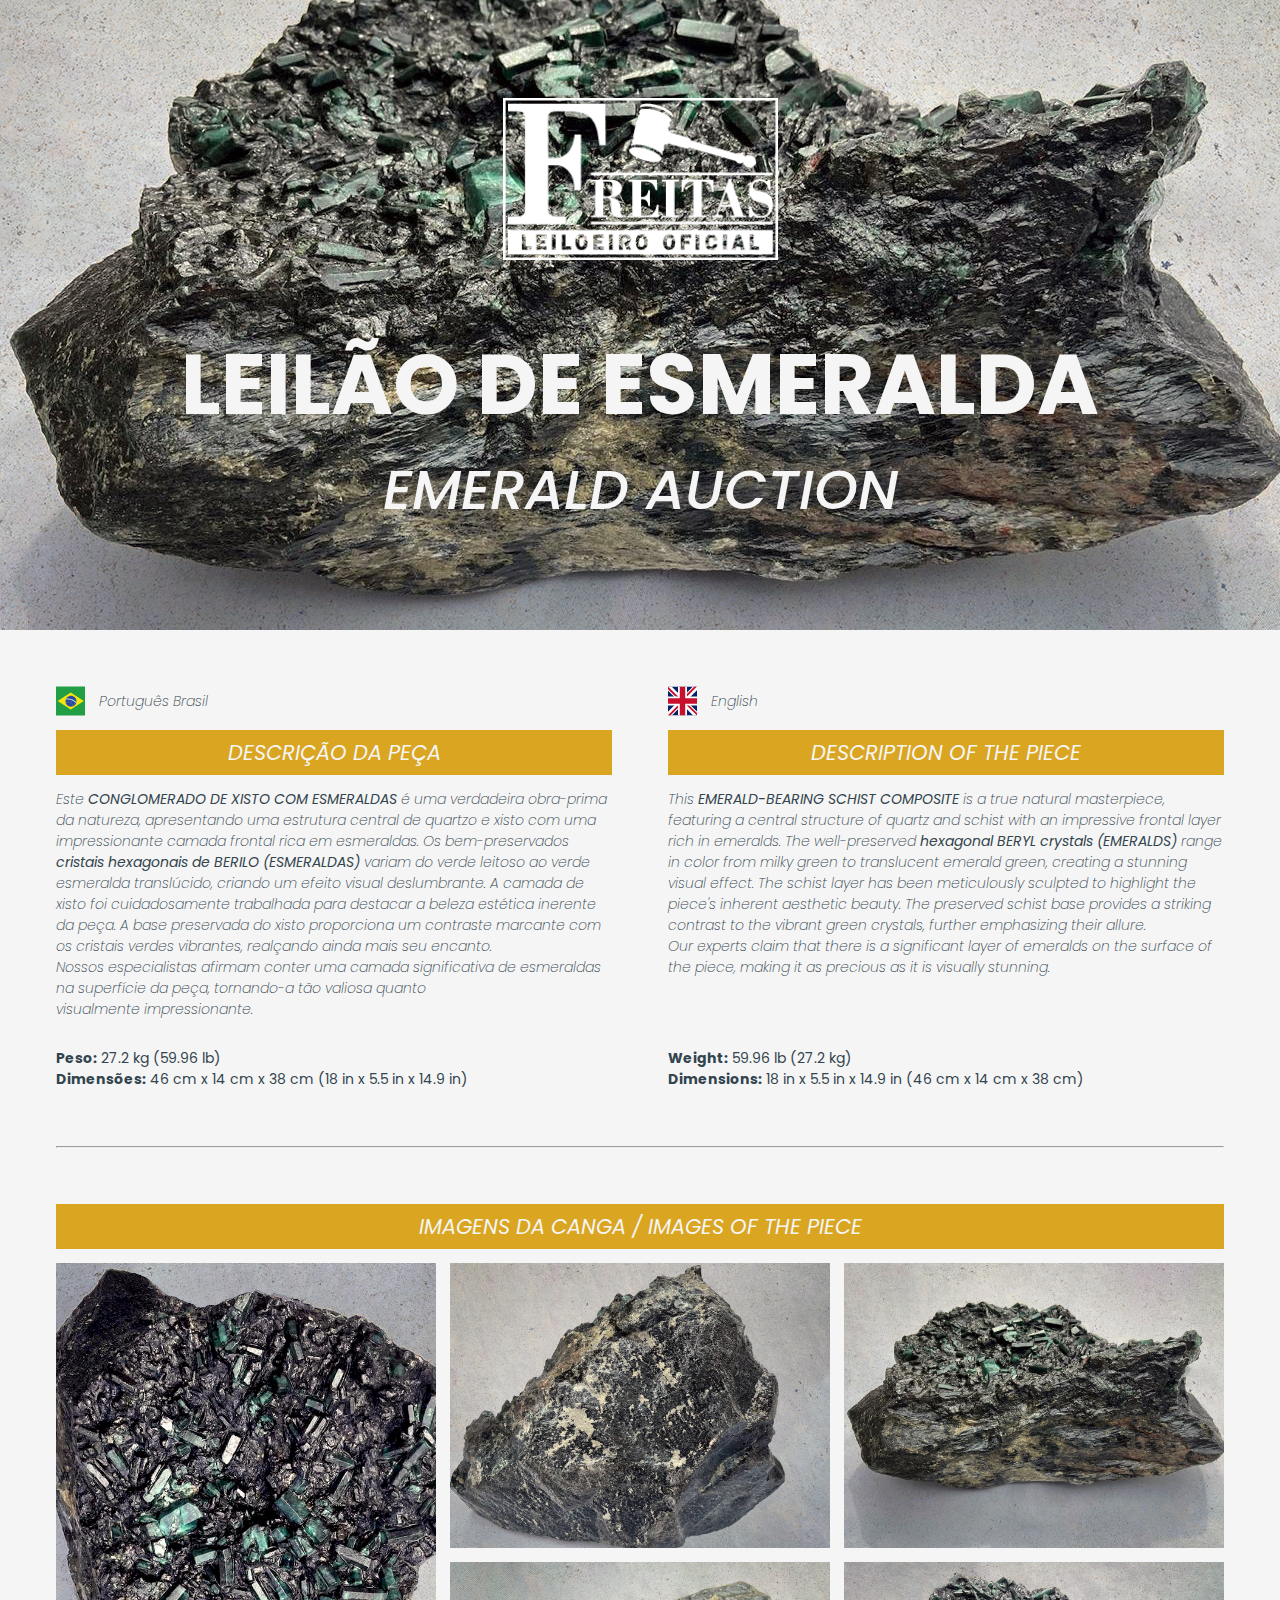
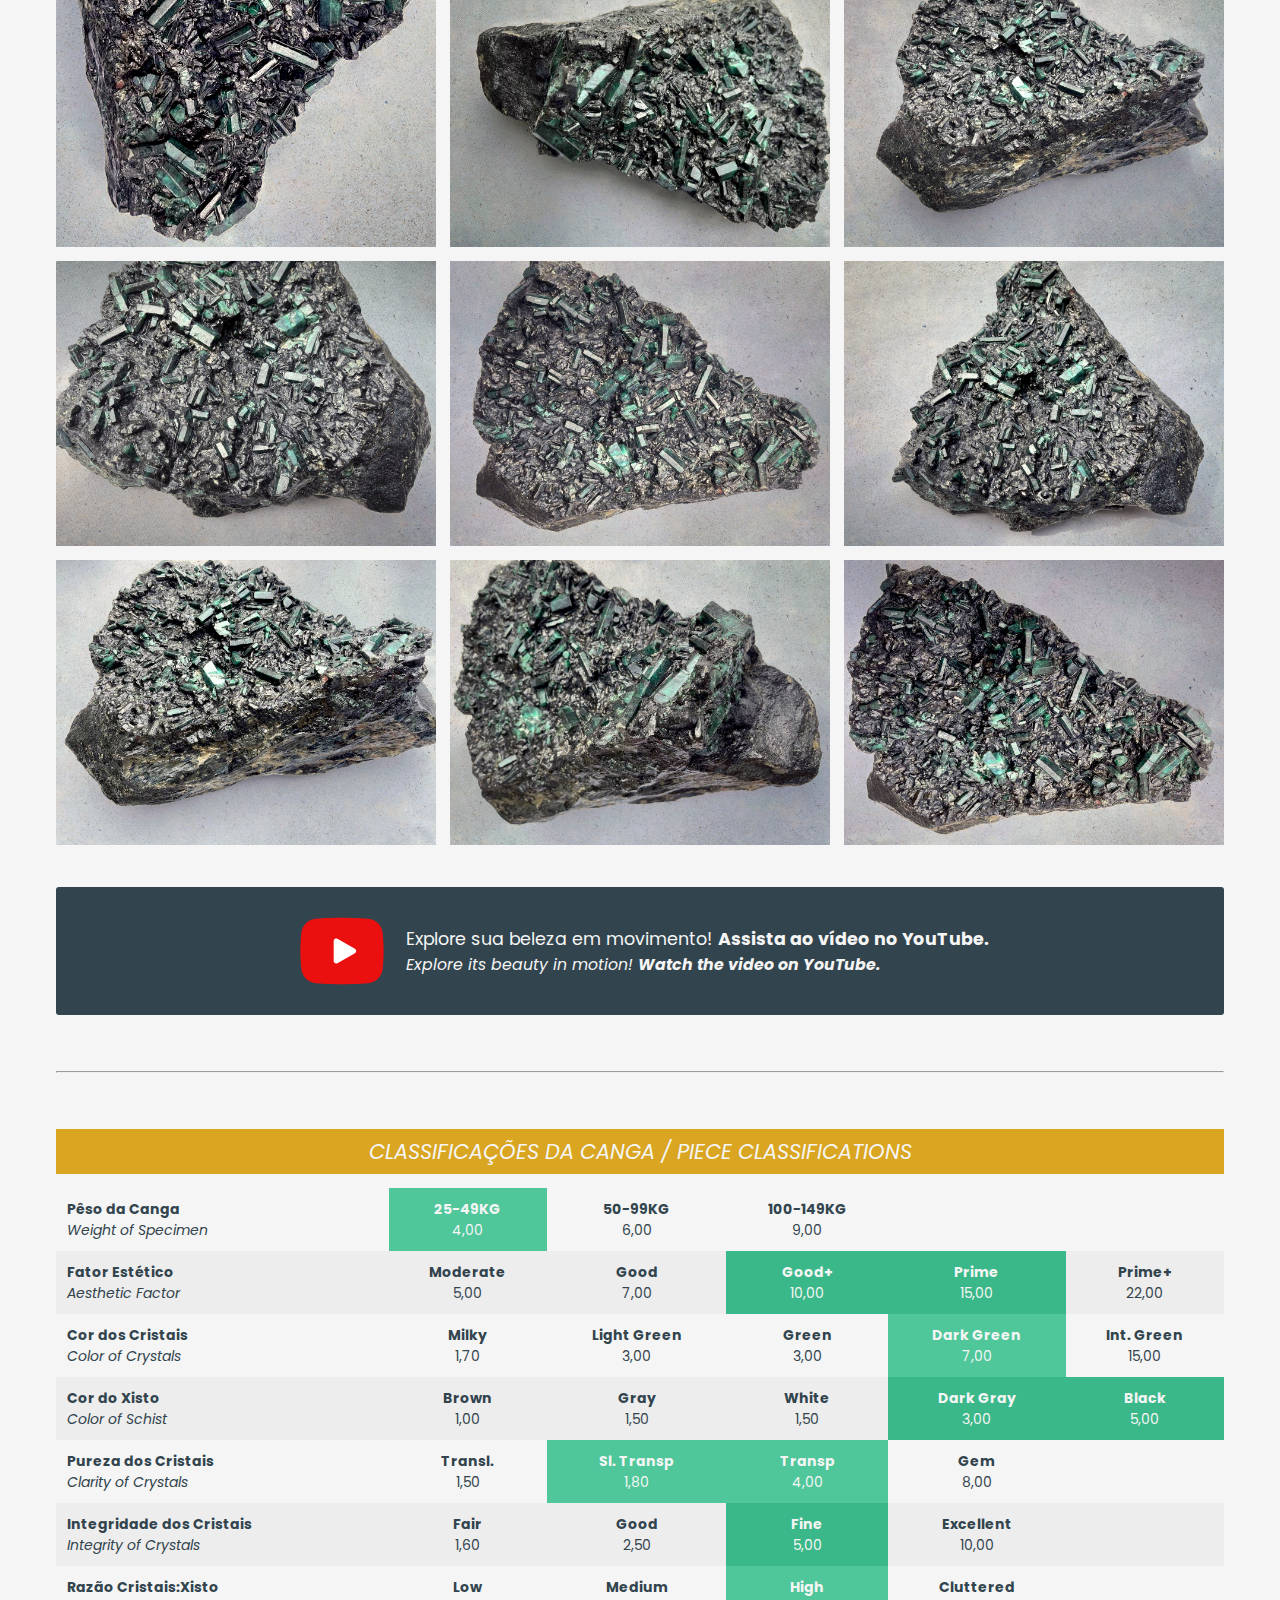
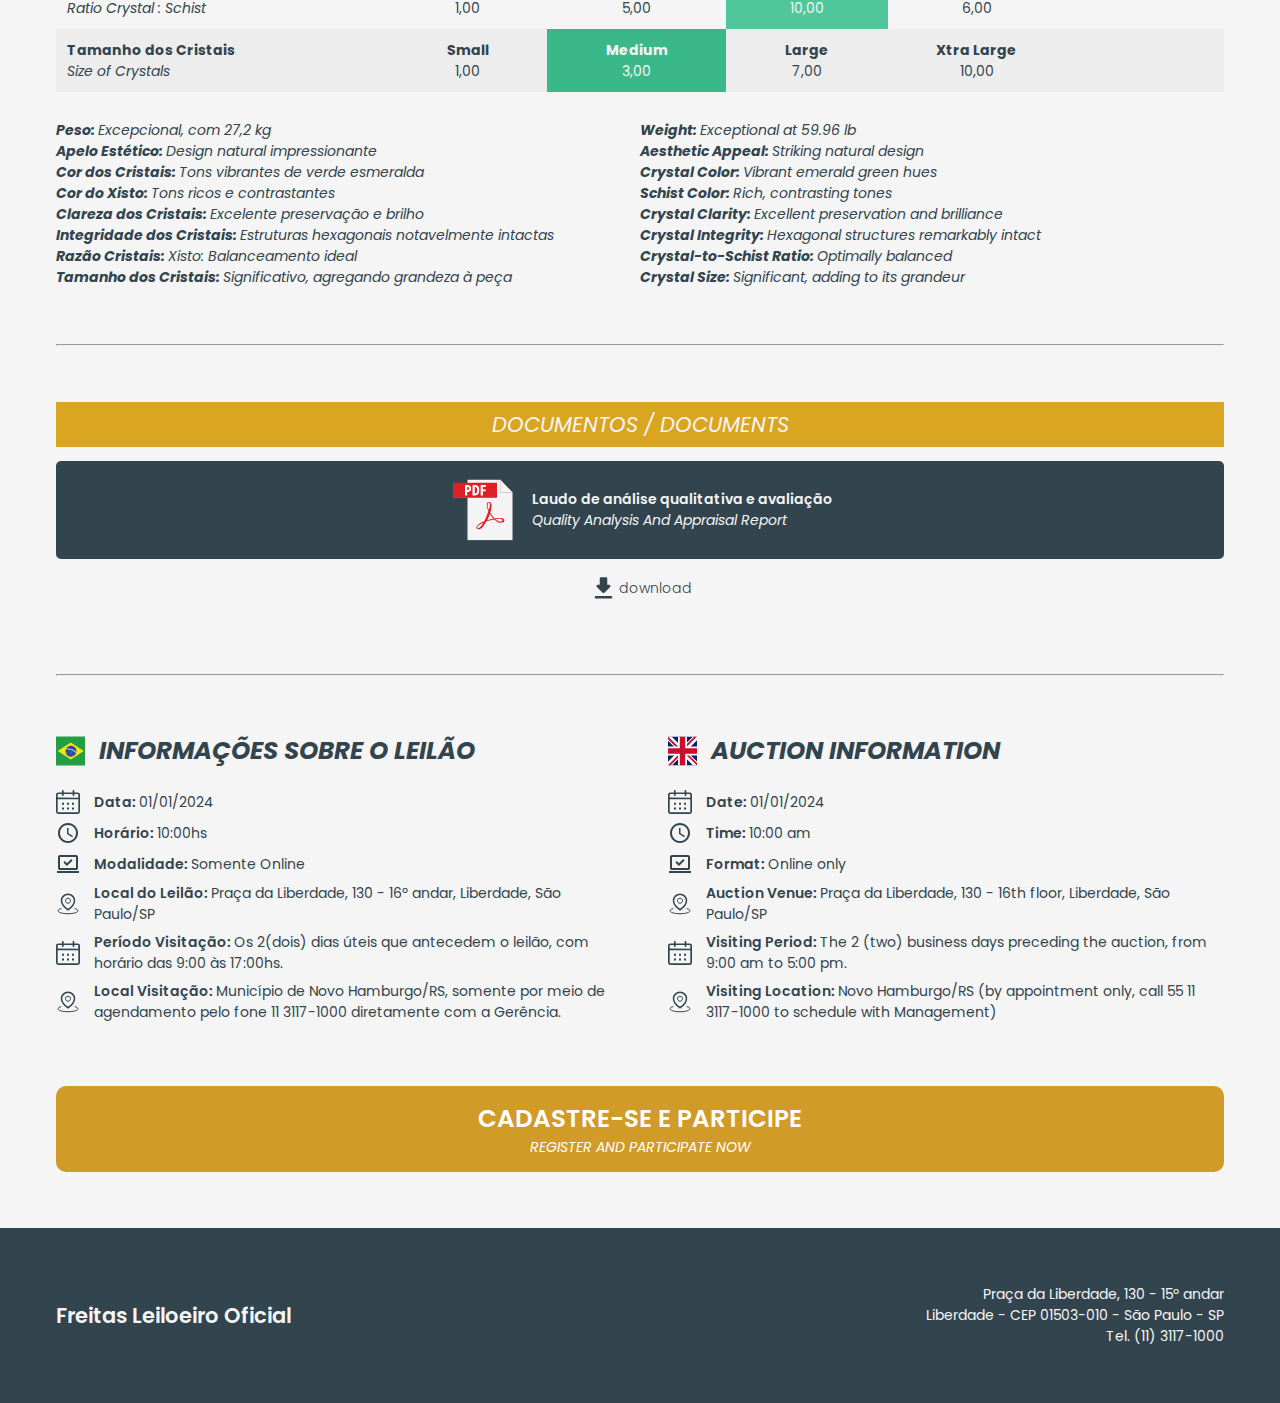
==== ligth responsive/index.html @ 179a4536 "responsive" ====
<!DOCTYPE html>
<html lang="pt-BR">
  <head>
    <meta charset="UTF-8" />
    <meta name="viewport" content="width=device-width, initial-scale=1.0" />
    <title>Document</title>
    <link rel="stylesheet" href="./style.css" />
  </head>
  <body>
    <header>
      <div>
        <img src="./images/logo.png" alt="Freitas leiloeiro oficial" />
      </div>
      <div class="title">
        <h1>Leilão de Esmeralda</h1>
        <h2>Emerald Auction</h2>
      </div>
    </header>
    <main>
      <section class="description">
        <div class="descriptionText">
          <div>
            <div class="imgLanguage">
              <img src="./icons/Brasil.svg" alt="Bandeira do Brasil" />
              Português Brasil
            </div>
            <div>
              <h3 class="subtitulo">DESCRIÇÃO DA PEÇA</h3>
              <p>
                Este <strong>CONGLOMERADO DE XISTO COM ESMERALDAS</strong> é uma
                verdadeira obra-prima da natureza, apresentando uma estrutura
                central de quartzo e xisto com uma impressionante camada frontal
                rica em esmeraldas. Os bem-preservados
                <strong>cristais hexagonais de BERILO (ESMERALDAS)</strong>
                variam do verde leitoso ao verde esmeralda translúcido, criando
                um efeito visual deslumbrante. A camada de xisto foi
                cuidadosamente trabalhada para destacar a beleza estética
                inerente da peça. A base preservada do xisto proporciona um
                contraste marcante com os cristais verdes vibrantes, realçando
                ainda mais seu encanto.
              </p>
              <p>
                Nossos especialistas afirmam conter uma camada significativa de
                esmeraldas na superfície da peça, tornando-a tão valiosa quanto
                visualmente impressionante.
              </p>
            </div>
          </div>
          <div>
            <div class="imgLanguage">
              <img src="./icons/ReinoUnido.svg" alt="Bandeira do Reino Unido" />
              English
            </div>
            <div>
              <h3 class="subtitulo">DESCRIPTION OF THE PIECE</h3>
              <p>
                This <strong>EMERALD-BEARING SCHIST COMPOSITE</strong> is a true
                natural masterpiece, featuring a central structure of quartz and
                schist with an impressive frontal layer rich in emeralds. The
                well-preserved
                <strong>hexagonal BERYL crystals (EMERALDS)</strong> range in
                color from milky green to translucent emerald green, creating a
                stunning visual effect. The schist layer has been meticulously
                sculpted to highlight the piece's inherent aesthetic beauty. The
                preserved schist base provides a striking contrast to the
                vibrant green crystals, further emphasizing their allure.
              </p>
              <p>
                Our experts claim that there is a significant layer of emeralds
                on the surface of the piece, making it as precious as it is
                visually stunning.
              </p>
            </div>
          </div>
        </div>
        <div class="weightDimension">
          <div>
            <p><strong>Peso:</strong> 27.2 kg (59.96 lb)</p>
            <p>
              <strong>Dimensões:</strong> 46 cm x 14 cm x 38 cm (18 in x 5.5 in
              x 14.9 in)
            </p>
          </div>
          <div>
            <p><strong>Weight:</strong> 59.96 lb (27.2 kg)</p>
            <p>
              <strong>Dimensions:</strong> 18 in x 5.5 in x 14.9 in (46 cm x 14
              cm x 38 cm)
            </p>
          </div>
        </div>
      </section>
      <hr />
      <section class="images">
        <h3 class="subtitulo">Imagens da Canga / Images of the Piece</h3>
        <div class="imagesPictures">
            <img src="./images/1.jpg" alt="Imagem da canga" class="primeiraImg" />
            <img src="./images/2.jpg" alt="Imagem da canga" />
            <img src="./images/3.jpg" alt="Imagem da canga" />
            <img src="./images/4.jpg" alt="Imagem da canga" />
            <img src="./images/5.jpg" alt="Imagem da canga" />
            <img src="./images/6.jpg" alt="Imagem da canga" />
            <img src="./images/7.jpg" alt="Imagem da canga" />
            <img src="./images/8.jpg" alt="Imagem da canga" />
            <img src="./images/9.jpg" alt="Imagem da canga" />
            <img src="./images/10.jpg" alt="Imagem da canga" />
            <img src="./images/11.jpg" alt="Imagem da canga" />
            
          </div>
        </div>

        <div class="linkYoutube">
            <img src="./icons/youtube.svg" alt="youtube" class="logo">
            <div>
                <div>
                    Explore sua beleza em movimento! 
                    <strong>
                        Assista ao vídeo no YouTube.
                    </strong>
                </div>
                <div>
                    Explore its beauty in motion! 
                    <strong>
                        Watch the video on YouTube.
                    </strong>
                </div>
            </div>
        </div>
      </section>
      <hr />
      <section class="classification">
        <h3 class="subtitulo">Classificações da Canga / Piece Classifications</h3>
        <table>
          <tr>
            <td>
              <div>Pêso da Canga</div>
              <div>Weight of Specimen</div>
            </td>
            <td class="prominence">
              <div>25-49KG</div>
              <div>4,00</div>
            </td>
            <td>
              <div>50-99KG</div>
              <div>6,00</div>
            </td>
            <td>
              <div>100-149KG</div>
              <div>9,00</div>
            </td>
            <td>
              <div></div>
              <div></div>
            </td>
            <td>
              <div></div>
              <div></div>
            </td>
          </tr>
          <tr>
            <td>
              <div>Fator Estético</div>
              <div>Aesthetic Factor</div>
            </td>
            <td>
              <div>Moderate</div>
              <div>5,00</div>
            </td>
            <td>
              <div>Good</div>
              <div>7,00</div>
            </td>
            <td class="prominence">
              <div>Good+</div>
              <div>10,00</div>
            </td>
            <td class="prominence">
              <div>Prime</div>
              <div>15,00</div>
            </td>
            <td>
              <div>Prime+</div>
              <div>22,00</div>
            </td>
          </tr>
          <tr>
            <td>
              <div>Cor dos Cristais</div>
              <div>Color of Crystals</div>
            </td>
            <td>
              <div>Milky</div>
              <div>1,70</div>
            </td>
            <td>
              <div>Light Green</div>
              <div>3,00</div>
            </td>
            <td>
              <div>Green</div>
              <div>3,00</div>
            </td>
            <td class="prominence">
              <div>Dark Green</div>
              <div>7,00</div>
            </td>
            <td>
              <div>Int. Green</div>
              <div>15,00</div>
            </td>
          </tr>
          <tr>
            <td>
              <div>Cor do Xisto</div>
              <div>Color of Schist</div>
            </td>
            <td>
              <div>Brown</div>
              <div>1,00</div>
            </td>
            <td>
              <div>Gray</div>
              <div>1,50</div>
            </td>
            <td>
              <div>White</div>
              <div>1,50</div>
            </td>
            <td class="prominence">
              <div>Dark Gray</div>
              <div>3,00</div>
            </td>
            <td class="prominence">
              <div>Black</div>
              <div>5,00</div>
            </td>
          </tr>
          <tr>
            <td>
              <div>Pureza dos Cristais</div>
              <div>Clarity of Crystals</div>
            </td>
            <td>
              <div>Transl.</div>
              <div>1,50</div>
            </td>
            <td class="prominence">
              <div>Sl. Transp</div>
              <div>1,80</div>
            </td>
            <td class="prominence">
              <div>Transp</div>
              <div>4,00</div>
            </td>
            <td>
              <div>Gem</div>
              <div>8,00</div>
            </td>
            <td>
              <div></div>
              <div></div>
            </td>
          </tr>
          <tr>
            <td>
              <div>Integridade dos Cristais</div>
              <div>Integrity of Crystals</div>
            </td>
            <td>
              <div>Fair</div>
              <div>1,60</div>
            </td>
            <td>
              <div>Good</div>
              <div>2,50</div>
            </td>
            <td class="prominence">
              <div>Fine</div>
              <div>5,00</div>
            </td>
            <td>
              <div>Excellent</div>
              <div>10,00</div>
            </td>
            <td>
              <div></div>
              <div></div>
            </td>
          </tr>
          <tr>
            <td>
              <div>Razão Cristais:Xisto</div>
              <div>Ratio Crystal : Schist</div>
            </td>
            <td>
              <div>Low</div>
              <div>1,00</div>
            </td>
            <td>
              <div>Medium</div>
              <div>5,00</div>
            </td>
            <td class="prominence">
              <div>High</div>
              <div>10,00</div>
            </td>
            <td>
              <div>Cluttered</div>
              <div>6,00</div>
            </td>
            <td>
              <div></div>
              <div></div>
            </td>
          </tr>
          <tr>
            <td>
              <div>Tamanho dos Cristais</div>
              <div>Size of Crystals</div>
            </td>
            <td>
              <div>Small</div>
              <div>1,00</div>
            </td>
            <td class="prominence">
              <div>Medium</div>
              <div>3,00</div>
            </td>
            <td>
              <div>Large</div>
              <div>7,00</div>
            </td>
            <td>
              <div>Xtra Large</div>
              <div>10,00</div>
            </td>
            <td>
              <div></div>
              <div></div>
            </td>
          </tr>
        </table>

        <div class="especification">
            <div>
                <div>
                    <strong>
                        Peso: 
                    </strong>
                    Excepcional, com 27,2 kg
                </div>
                <div>
                    <strong>
                        Apelo Estético: 
                    </strong>
                    Design natural impressionante
                </div>
                <div>
                    <strong>
                        Cor dos Cristais: 
                    </strong>
                    Tons vibrantes de verde esmeralda
                </div>
                <div>
                    <strong>
                        Cor do Xisto: 
                    </strong>
                    Tons ricos e contrastantes
                </div>
                <div>
                    <strong>
                        Clareza dos Cristais: 
                    </strong>
                    Excelente preservação e brilho
                </div>
                <div>
                    <strong>
                        Integridade dos Cristais: 
                    </strong>
                    Estruturas hexagonais notavelmente intactas
                </div>
                <div>
                    <strong>
                        Razão Cristais: 
                    </strong>
                    Xisto: Balanceamento ideal
                </div>
                <div>
                    <strong>
                        Tamanho dos Cristais: 
                    </strong>
                    Significativo, agregando grandeza à peça
                </div>
            </div>
            <div>
                <div>
                    <strong>
                        Weight:
                    </strong> Exceptional at 59.96 lb
                </div>
                <div>
                    <strong>
                        Aesthetic Appeal:
                    </strong> Striking natural design
                </div>
                <div>
                    <strong>
                        Crystal Color:
                    </strong> Vibrant emerald green hues
                </div>
                <div>
                    <strong>
                        Schist Color:
                    </strong> Rich, contrasting tones
                </div>
                <div>
                    <strong>
                        Crystal Clarity:
                    </strong> Excellent preservation and brilliance
                </div>
                <div>
                    <strong>
                        Crystal Integrity:
                    </strong> Hexagonal structures remarkably intact
                </div>
                <div>
                    <strong>
                        Crystal-to-Schist Ratio:
                    </strong> Optimally balanced
                </div>
                <div>
                    <strong>
                        Crystal Size:
                    </strong> Significant, adding to its grandeur
                </div>
            </div>
        </div>
      </section>
      <hr>

      <section class="documents">
        <h3 class="subtitulo">Documentos / Documents</h3>
        <div class="documentsContainer">
          <a href="https://cdn3.freitasleiloeiro.com.br/leiloes/6835/condicao/condicao_6835.pdf">
            <img src="./icons/pdf.svg" alt="Arquivo pdf" class="logo" />
            <div>
              <div>Laudo de análise qualitativa e avaliação</div>
              <div>Quality Analysis And Appraisal Report</div>
            </div>
          </a>
        </div>
        <div class="documentsDownload">
          <a href="./condicao_6835.pdf" download>
            <img src="./icons/download.svg" alt="download" />
            <div>download</div>
          </a>
        </div>
      </section>
      <hr />
      <section class="auction">
        <div>
          <div class="auctionTitle">
            <img src="./icons/Brasil.svg" alt="" />
            <div><strong>Informações sobre o Leilão</strong></div>
          </div>
          <div class="auctionInfo">
            <img
              src="./icons/calendario.svg"
              alt=""
              style="width: 24px; height: 24px"
            />
            <div>
              <span> Data: </span>
              01/01/2024
            </div>
          </div>
          <div class="auctionInfo">
            <img
              src="./icons/relogio.svg"
              alt=""
              style="width: 24px; height: 24px"
            />
            <div>
              <span> Horário: </span>
              10:00hs
            </div>
          </div>
          <div class="auctionInfo">
            <img
              src="./icons/computador.svg"
              alt=""
              style="width: 24px; height: 24px"
            />
            <div>
              <span> Modalidade: </span>
              Somente Online
            </div>
          </div>
          <div class="auctionInfo">
            <img
              src="./icons/local.svg"
              alt=""
              style="width: 24px; height: 30px"
            />
            <div>
              <span> Local do Leilão: </span>
              Praça da Liberdade, 130 - 16º andar, Liberdade, São Paulo/SP
            </div>
          </div>
          <div class="auctionInfo">
            <img
              src="./icons/calendario.svg"
              alt=""
              style="width: 24px; height: 24px"
            />
            <div>
              <span> Período Visitação: </span>
              Os 2(dois) dias úteis que antecedem o leilão, com horário das 9:00
              às 17:00hs.
            </div>
          </div>
          <div class="auctionInfo">
            <img
              src="./icons/local.svg"
              alt=""
              style="width: 24px; height: 30px"
            />
            <div>
              <span> Local Visitação: </span>
              Município de Novo Hamburgo/RS, somente por meio de agendamento
              pelo fone 11 3117-1000 diretamente com a Gerência.
            </div>
          </div>
        </div>
        <div>
          <div class="auctionTitle">
            <img src="./icons/ReinoUnido.svg" alt="" />
            <div><strong>AUCTION INFORMATION</strong></div>
          </div>
          <div class="auctionInfo">
            <img
              src="./icons/calendario.svg"
              alt=""
              style="width: 24px; height: 24px"
            />
            <div>
              <span> Date: </span>
              01/01/2024
            </div>
          </div>
          <div class="auctionInfo">
            <img
              src="./icons/relogio.svg"
              alt=""
              style="width: 24px; height: 24px"
            />
            <div>
              <span> Time: </span>
              10:00 am
            </div>
          </div>
          <div class="auctionInfo">
            <img
              src="./icons/computador.svg"
              alt=""
              style="width: 24px; height: 24px"
            />
            <div>
              <span> Format: </span>
              Online only
            </div>
          </div>
          <div class="auctionInfo">
            <img
              src="./icons/local.svg"
              alt=""
              style="width: 24px; height: 30px"
            />
            <div>
              <span> Auction Venue: </span>
              Praça da Liberdade, 130 - 16th floor, Liberdade, São Paulo/SP
            </div>
          </div>
          <div class="auctionInfo">
            <img
              src="./icons/calendario.svg"
              alt=""
              style="width: 24px; height: 24px"
            />
            <div>
              <span> Visiting Period: </span>
              The 2 (two) business days preceding the auction, from 9:00 am to
              5:00 pm.
            </div>
          </div>
          <div class="auctionInfo">
            <img
              src="./icons/local.svg"
              alt=""
              style="width: 24px; height: 30px"
            />
            <div>
              <span> Visiting Location: </span>
              Novo Hamburgo/RS (by appointment only, call 55 11 3117-1000 to schedule with Management)
            </div>
          </div>
        </div>
      </section>
      <section class="cadastre">
        <a href="https://www.freitasleiloeiro.com.br/Clientes/Cadastro">
          <div>CADASTRE-SE E PARTICIPE</div>
          <div>REGISTER AND PARTICIPATE NOW</div>
        </a>
      </section>
    </main>

    <footer>
      <div class="Freitas">Freitas Leiloeiro Oficial</div>
      <div>
        <div>Praça da Liberdade, 130 - 15º andar</div>
        <div>Liberdade - CEP 01503-010 - São Paulo - SP</div>
        <div>Tel. (11) 3117-1000</div>
      </div>
    </footer>
  </body>
</html>
---- ligth responsive/style.css ----
@import url('https://fonts.googleapis.com/css2?family=Poppins:ital,wght@0,100;0,200;0,300;0,400;0,500;0,600;0,700;0,800;0,900;1,100;1,200;1,300;1,400;1,500;1,600;1,700;1,800;1,900&display=swap');

:root {
    --principal: #F5F5F5;
    --secundaria: #32444D;
    --terciaria: #DAA520;
}

* {
    margin: 0;
    padding: 0;
    box-sizing: border-box;
    font-family: "Poppins", serif;
}

body {
    max-width: 100vw;
    background-color: var(--principal);
    color: var(--secundaria);
    -webkit-font-smoothing: antialiased;
    -moz-osx-font-smoothing: grayscale;
}

body, input, textarea, button {
    font: 400 1rem Roboto, sans-serif;
}

header, .imagesCentered{
    display: -webkit-flex;
    display: -moz-flex;
    display: -ms-flexbox;
    display: flex;
}

.descriptionText, .weightDimension, .imagesContainer, .imagesPictures {
    display: -webkit-grid;
    display: -moz-grid;
    display: -ms-grid; /* Para compatibilidade em IE */
    display: grid;
}


h1, h2, h3, h4, h5, h6, p {
    margin: 0;
    padding: 0;
}


/*-------------------*/

header {
    width: 100%;
    min-height: 525px;
    height: 70vh;
    background-image: url(./images/bg-banner.jpg);
    background-repeat: no-repeat;
    background-size: cover;
    background-position: center;
    display: flex;
    -webkit-flex-direction: column;
    flex-direction: column;
    -webkit-justify-content: center;
    justify-content: center;
    -webkit-align-items: center;
    align-items: center;
}

header img {
    margin-bottom: 4rem;
}

header .title {
    display: -webkit-flex;
    display: flex;
    -webkit-flex-direction: column;
    flex-direction: column;
    -webkit-justify-content: center;
    justify-content: center;
    -webkit-align-items: center;
    align-items: center;
    text-transform: uppercase;
    color: var(--principal);
}

header .title h1 {
    font-weight: 700;
    font-size: 6rem;
    text-align: center;
}

header .title h2 {
    font-weight: 500;
    font-size: 4rem;
    font-style: italic;
}

main {
    max-width: 100vw;
    margin: 4rem;
}

section {
    max-width: 100vw;
    margin: 4rem 0;
}

section h3 {
    font-weight: 400;
    font-style: italic;
    text-transform: uppercase;
    margin-bottom: 1rem;
    font-size: 1.5rem;
}

.descriptionText {
    max-width: 100vw;
    display: -webkit-grid;
    display: grid;
    -webkit-grid-template-columns: 1fr 1fr;
    grid-template-columns: 1fr 1fr;
    gap: 4rem;
    margin-bottom: 2rem;
    font-style: italic;
    font-size: 1rem;
}

.subtitulo {
    background: var(--terciaria);
    color: var(--principal);
    text-align: center;
    font-size: 1.5rem;
    padding: 0.5rem;
}

.descriptionText p {
    font-weight: 200;
}

.descriptionText .imgLanguage {
    display: -webkit-flex;
    display: flex;
    -webkit-align-items: center;
    align-items: center;
    gap: 1rem;
    margin-bottom: 1rem;
    font-weight: 200;
    font-style: italic;
}

.weightDimension {
    display: -webkit-grid;
    display: grid;
    -webkit-grid-template-columns: 1fr 1fr;
    grid-template-columns: 1fr 1fr;
    gap: 4rem;
    margin-bottom: 1rem;
    font-size: 1rem;
}

.imagesCentered {
    display: -webkit-flex;
    display: flex;
    -webkit-justify-content: center;
    justify-content: center;
}


.imagesPictures img {
    width: 100%;
    height: 100%;
    object-fit: cover;
}

.primeiraImg {
    grid-area: myArea;
}

.imagesPictures {
    display: -webkit-grid;
    display: grid;
    grid-template-areas:
    'myArea  . .'
    'myArea  . .';
    grid-gap: 1rem;
}

.imagesPictures img {
    width: 100%;
    height: 100%;
}

.linkYoutube {
    background-color: var(--secundaria);
    color: var(--principal);
    border-radius: 3px;

    margin-top: 3rem;
    padding: 1rem;

    display: flex;
    align-items: center;
    justify-content: center;
    gap: 1rem;

    font-size: 1.25rem;
}

.linkYoutube div div:nth-child(2){
    font-style: italic;
    font-size: 1.125rem;
}

.classification table {
    width: 100%;
    border-collapse: collapse;
}

.classification table td {
    padding: 0.75rem;
}

.classification table td div:first-child {
    font-weight: 700;
}

.classification table td:first-child div:last-child {
    font-style: italic;
}

.classification table tr:nth-child(even) {
    background-color: #EDEDED;
}

.classification table tr:nth-child(even) .prominence {
    background-color: #3BB889;
    color: var(--principal);
}

.classification table tr:nth-child(odd) .prominence {
    background-color: #4FC79A;
    color: var(--principal);
}

.classification table td:not(:first-child) {
    text-align: center;
}

.especification {
    margin-top: 2rem;
    display: grid;
    grid-template-columns: 1fr 1fr;
    font-style: italic;
}

.documentsDownload {
    display: flex;
    justify-content: center;
}

.documentsDownload a {
    width: 100%;
    display: flex;
    justify-content: center;
    align-items: center;
    color: var(--secundaria);
    text-decoration: none;
    font-weight: 300;
    padding: 1rem;
}

.documentsContainer a {
    width: 100%;
    padding: 1rem;
    color: var(--principal);
    background: var(--secundaria);
    border-radius: 5px;
    display: flex;
    justify-content: center;
    align-items: center;
    text-decoration: none;
    gap: 1rem;
}

.documentsContainer a div div:first-child {
    font-weight: 600;
}

.documentsContainer a div div:last-child {
    font-style: italic;
}

.auction {
    display: grid;
    -webkit-grid-template-columns: 1fr 1fr;
    grid-template-columns: 1fr 1fr;
    gap: 4rem;
}

.auction div .auctionTitle {
    display: flex;
    justify-items: center;
    align-items: center;
    gap: 1rem;
    font-weight: 400;
    font-style: italic;
    text-transform: uppercase;
    margin-bottom: 1.5rem;
    font-size: 1.75rem;
}

.auctionInfo {
    display: flex;
    align-items: center;
    margin-bottom: 0.5rem;
}

.auctionInfo div {
    margin: 0 0.25rem 0 1rem;
}

.auctionInfo div span {
    font-weight: 600;
}

.cadastre a{
    border-radius: 10px;
    background-color: #D19B27;
    display: flex;
    flex-direction: column;
    justify-content: center;
    padding: 1rem;
    text-align: center;
    text-decoration: none;
    color: #fff;
}

.cadastre div:first-child {
    font-weight: 600;
    font-size: 1.75rem;
}

.cadastre div:last-child {
    font-style: italic;
    font-size: 1,375rem;
}

footer {
    width: 100%;
    padding: 4rem;
    background: var(--secundaria);
    color: var(--principal);
    display: flex;
    justify-content: space-between;
    align-items: center;
}

footer .Freitas {
    font-weight: 600;
    font-size: 1.5rem;
}

footer div:last-child {
    text-align: end;
}

@media (max-width: 425px) {
    html {
        font-size: 6px;
    }

    header img {
        width: 205px;
    }

    .linkYoutube .logo {
        width: 40px;
    }

    .documentsContainer .logo {
        width: 40px;
    }

    .descriptionText {
        display: -webkit-grid;
        display: grid;
        -webkit-grid-template-columns: 1fr;
        grid-template-columns: 1fr;
        gap: 2rem;
        margin-bottom: 2rem;
        font-size: 1.75rem;
    }
    
    .weightDimension {
        display: -webkit-grid;
        display: grid;
        -webkit-grid-template-columns: 1fr;
        grid-template-columns: 1fr;
        gap: 4rem;
        margin-bottom: 1rem;
        font-size: 1.75rem;
    }

    .especification {
        margin-top: 2rem;
        display: grid;
        grid-template-columns: 1fr;
        gap: 2rem;
        font-style: italic;
    }

}

@media (min-width: 425.1px) {
    html {
        font-size: 8px;
    }

    header img {
        width: 205px;
    }

    .linkYoutube .logo {
        width: 50px;
    }

    .documentsContainer .logo {
        width: 50px;
    }
}

@media (min-width: 769px) {
    html {
        font-size: 12px;
    }

    header img {
        width: 275px;
    }

    .linkYoutube .logo {
        width: 100px;
    }
    
    .documentsContainer .logo {
        width: 70px;
    }
}

@media (min-width: 1024px) {
    html {
        font-size: 14px;
    }

}

@media (min-width: 1440px) {
    html {
        font-size: 16px;
    }
}
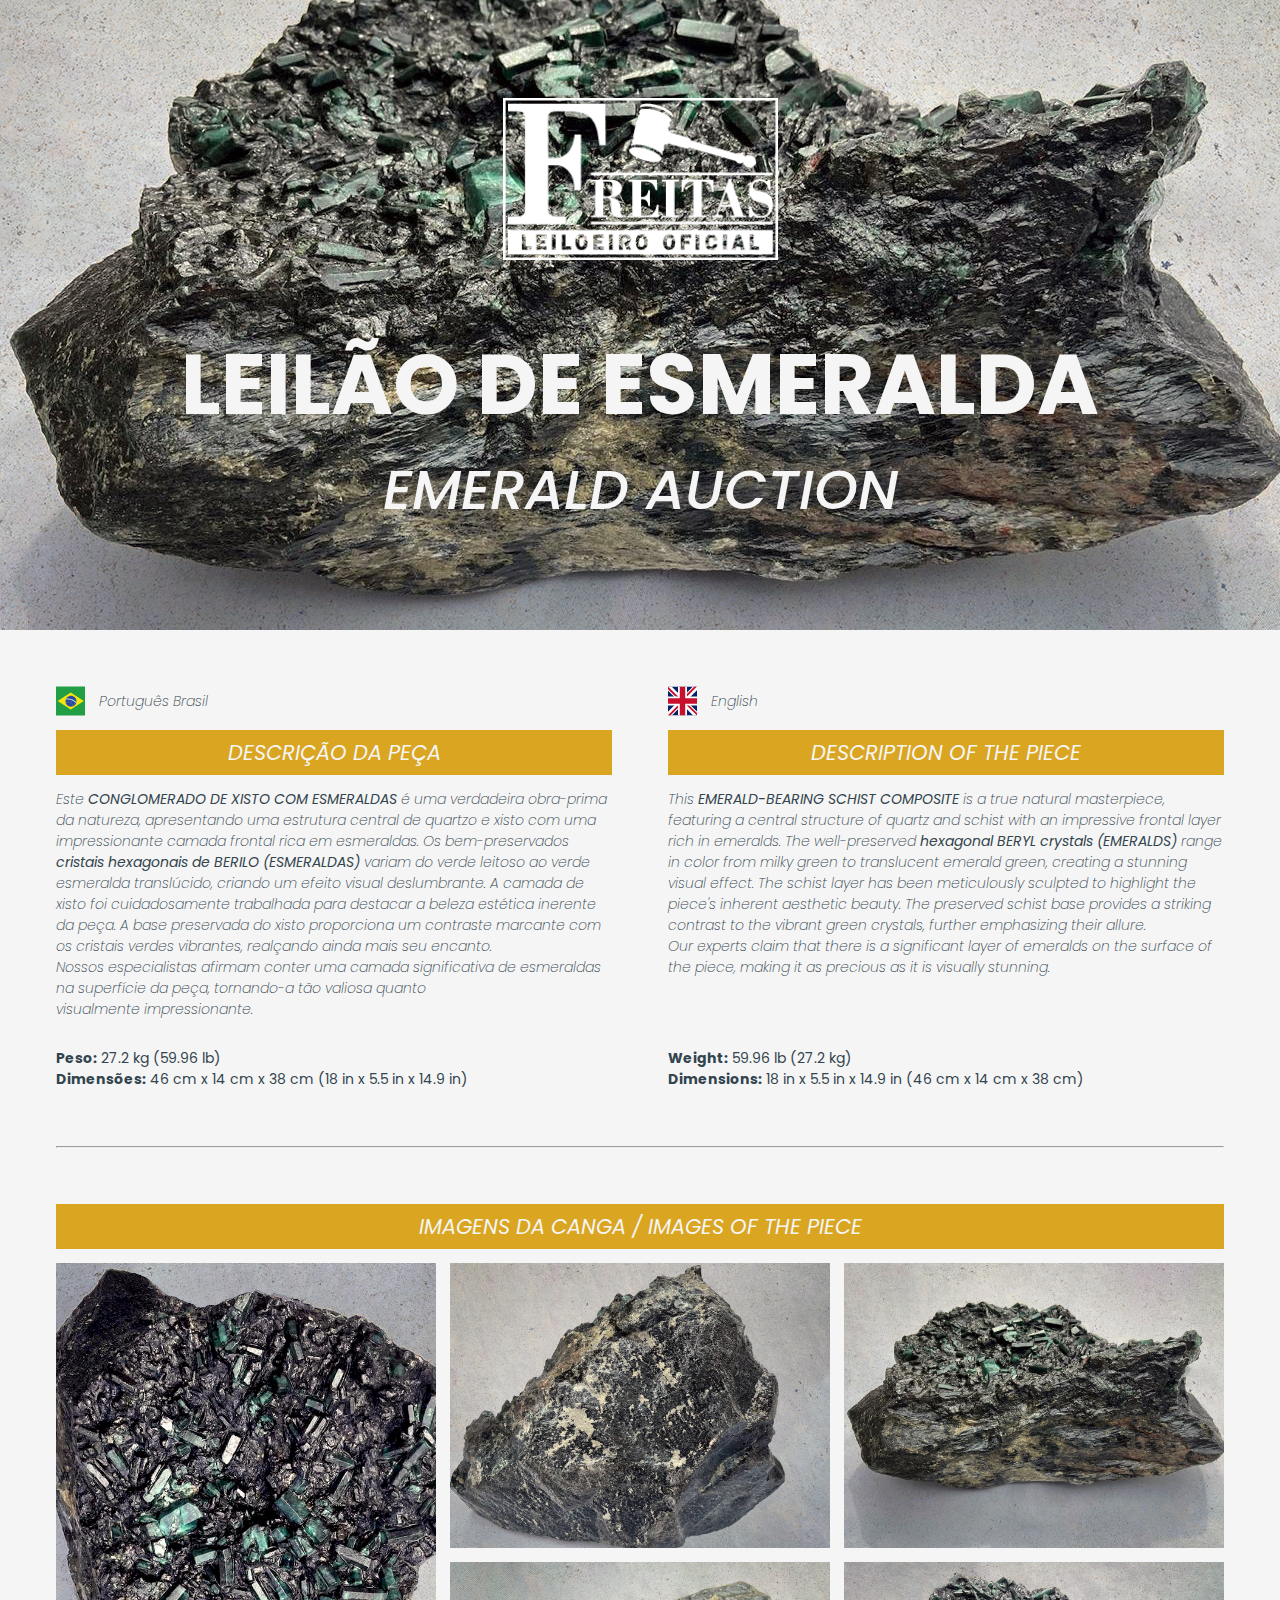
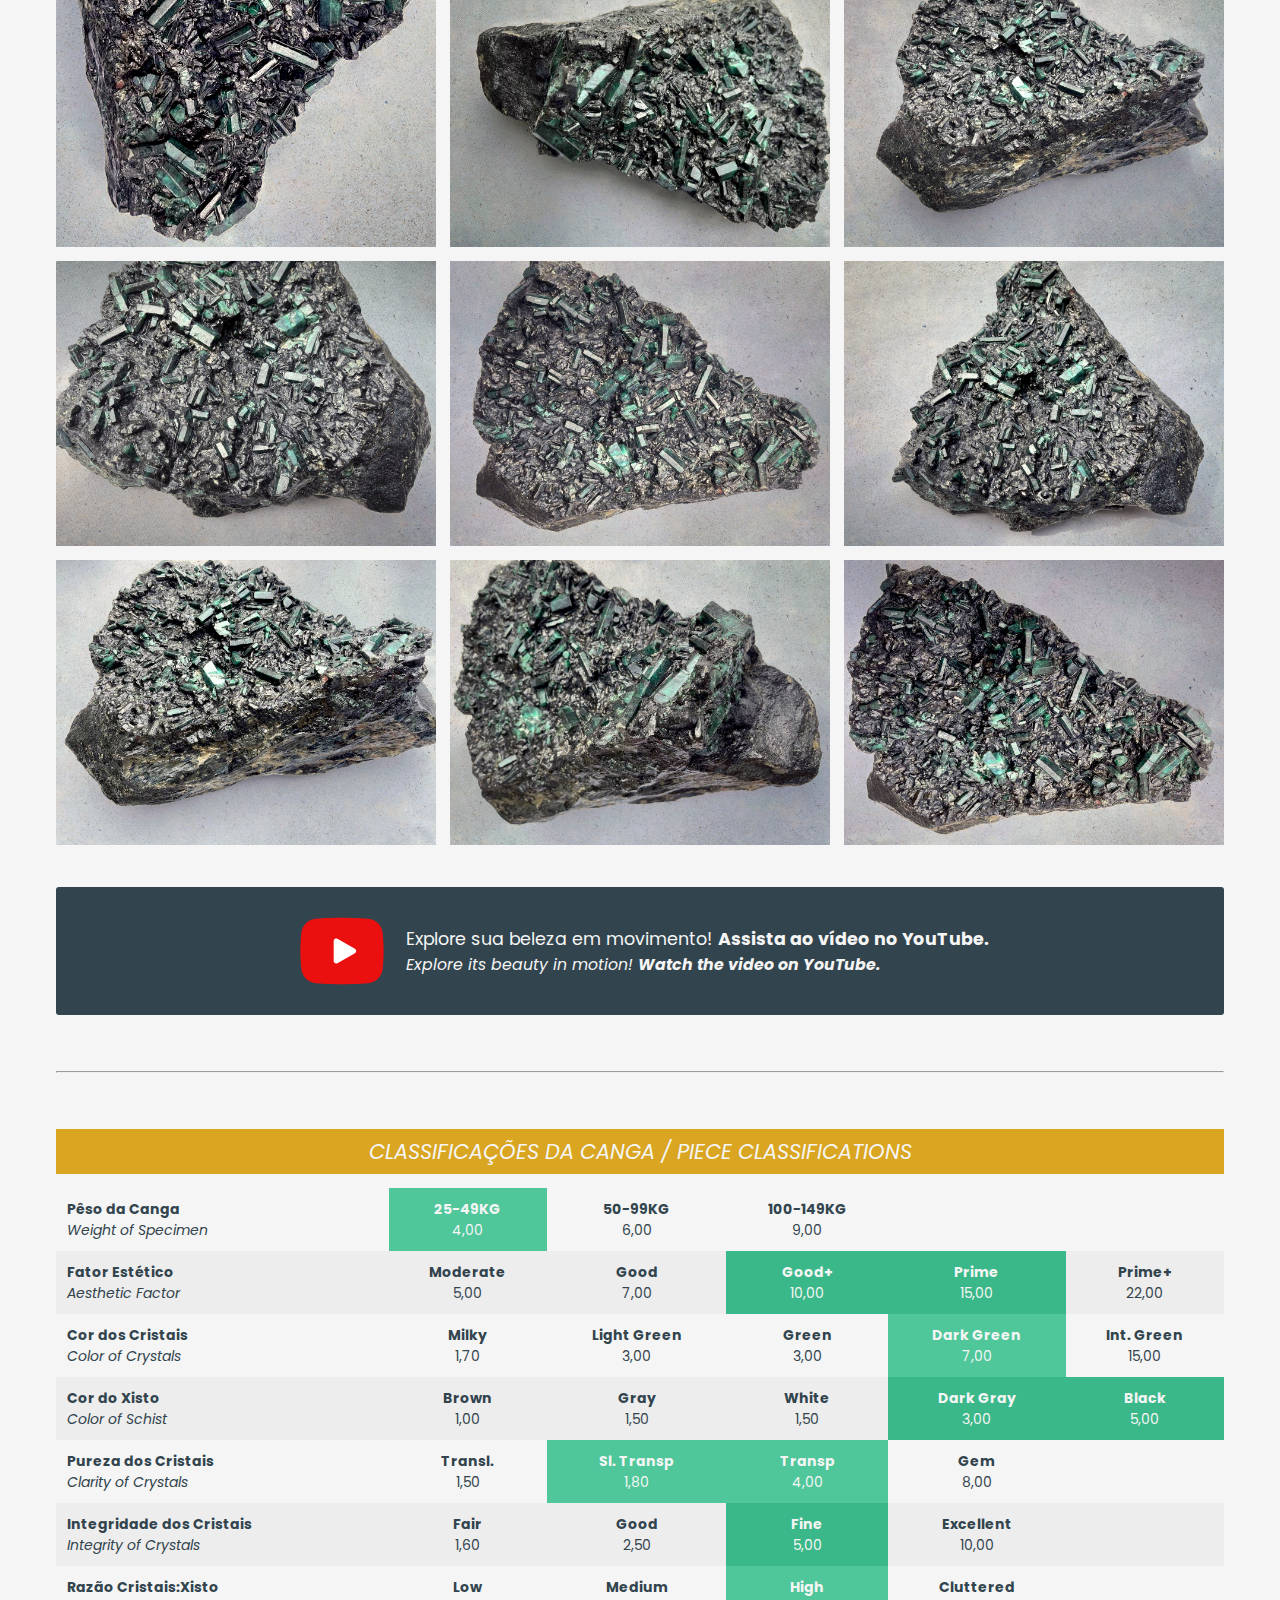
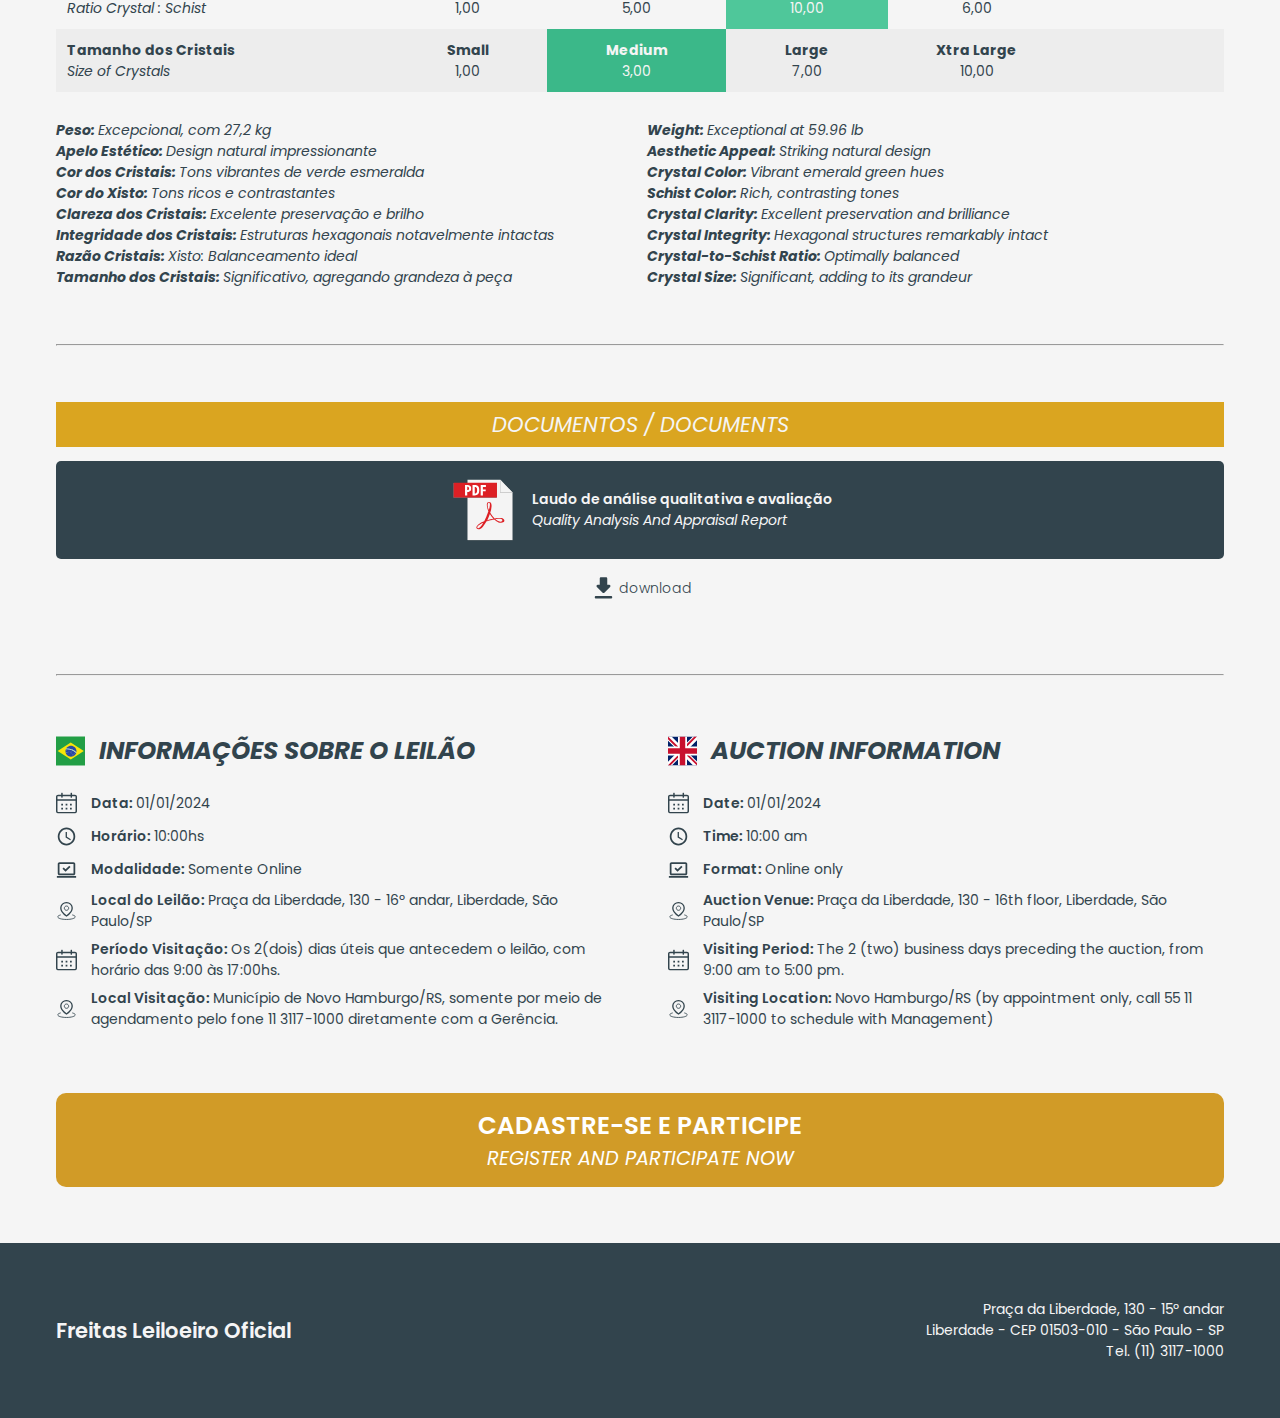
==== commit 42d2e0a9: "responsive" ====
--- a/ligth responsive/index.html
+++ b/ligth responsive/index.html
@@ -467,7 +467,6 @@
             <img
               src="./icons/calendario.svg"
               alt=""
-              style="width: 24px; height: 24px"
             />
             <div>
               <span> Data: </span>
@@ -478,7 +477,6 @@
             <img
               src="./icons/relogio.svg"
               alt=""
-              style="width: 24px; height: 24px"
             />
             <div>
               <span> Horário: </span>
@@ -489,7 +487,6 @@
             <img
               src="./icons/computador.svg"
               alt=""
-              style="width: 24px; height: 24px"
             />
             <div>
               <span> Modalidade: </span>
@@ -500,7 +497,6 @@
             <img
               src="./icons/local.svg"
               alt=""
-              style="width: 24px; height: 30px"
             />
             <div>
               <span> Local do Leilão: </span>
@@ -511,7 +507,6 @@
             <img
               src="./icons/calendario.svg"
               alt=""
-              style="width: 24px; height: 24px"
             />
             <div>
               <span> Período Visitação: </span>
@@ -523,7 +518,6 @@
             <img
               src="./icons/local.svg"
               alt=""
-              style="width: 24px; height: 30px"
             />
             <div>
               <span> Local Visitação: </span>
@@ -541,7 +535,6 @@
             <img
               src="./icons/calendario.svg"
               alt=""
-              style="width: 24px; height: 24px"
             />
             <div>
               <span> Date: </span>
@@ -552,7 +545,6 @@
             <img
               src="./icons/relogio.svg"
               alt=""
-              style="width: 24px; height: 24px"
             />
             <div>
               <span> Time: </span>
@@ -563,7 +555,6 @@
             <img
               src="./icons/computador.svg"
               alt=""
-              style="width: 24px; height: 24px"
             />
             <div>
               <span> Format: </span>
@@ -574,7 +565,6 @@
             <img
               src="./icons/local.svg"
               alt=""
-              style="width: 24px; height: 30px"
             />
             <div>
               <span> Auction Venue: </span>
@@ -585,7 +575,6 @@
             <img
               src="./icons/calendario.svg"
               alt=""
-              style="width: 24px; height: 24px"
             />
             <div>
               <span> Visiting Period: </span>
@@ -597,7 +586,6 @@
             <img
               src="./icons/local.svg"
               alt=""
-              style="width: 24px; height: 30px"
             />
             <div>
               <span> Visiting Location: </span>
--- a/ligth responsive/style.css
+++ b/ligth responsive/style.css
@@ -249,6 +249,8 @@
     margin-top: 2rem;
     display: grid;
     grid-template-columns: 1fr 1fr;
+    gap: 1rem;
+    
     font-style: italic;
 }
 
@@ -266,6 +268,7 @@
     text-decoration: none;
     font-weight: 300;
     padding: 1rem;
+    font-size: 1rem;
 }
 
 .documentsContainer a {
@@ -314,6 +317,11 @@
     margin-bottom: 0.5rem;
 }
 
+.auctionInfo img {
+    width: 1.5rem;
+    height: 1.875rem;
+}
+
 .auctionInfo div {
     margin: 0 0.25rem 0 1rem;
 }
@@ -341,7 +349,7 @@
 
 .cadastre div:last-child {
     font-style: italic;
-    font-size: 1,375rem;
+    font-size: 1.375rem;
 }
 
 footer {
@@ -367,19 +375,27 @@
     html {
         font-size: 6px;
     }
-
+    
     header img {
         width: 205px;
     }
-
+    
     .linkYoutube .logo {
         width: 40px;
     }
-
+    
     .documentsContainer .logo {
-        width: 40px;
-    }
-
+        width: 30px;
+    }
+
+    .documentsContainer a {
+        font-size: 1.7rem;
+    }
+    
+    .documentsDownload a {
+        font-size: 1.75rem;
+    }
+    
     .descriptionText {
         display: -webkit-grid;
         display: grid;
@@ -405,14 +421,29 @@
         display: grid;
         grid-template-columns: 1fr;
         gap: 2rem;
+
         font-style: italic;
-    }
-
+        font-size: 1.75rem;
+    }
+
+    
+    .auction {
+        display: grid;
+        -webkit-grid-template-columns: 1fr;
+        grid-template-columns: 1fr;
+        gap: 4rem;
+        font-size: 1.75rem;
+    }
+        
+    .auctionInfo img {
+        width: 3rem;
+        height: 3rem;
+    }
 }
 
 @media (min-width: 425.1px) {
     html {
-        font-size: 8px;
+        font-size: 10px;
     }
 
     header img {
@@ -426,6 +457,11 @@
     .documentsContainer .logo {
         width: 50px;
     }
+
+    .subtitulo {
+        font-size: 1rem;
+    }
+
 }
 
 @media (min-width: 769px) {
@@ -444,6 +480,10 @@
     .documentsContainer .logo {
         width: 70px;
     }
+
+    .subtitulo {
+        font-size: 1.5rem;
+    }
 }
 
 @media (min-width: 1024px) {
